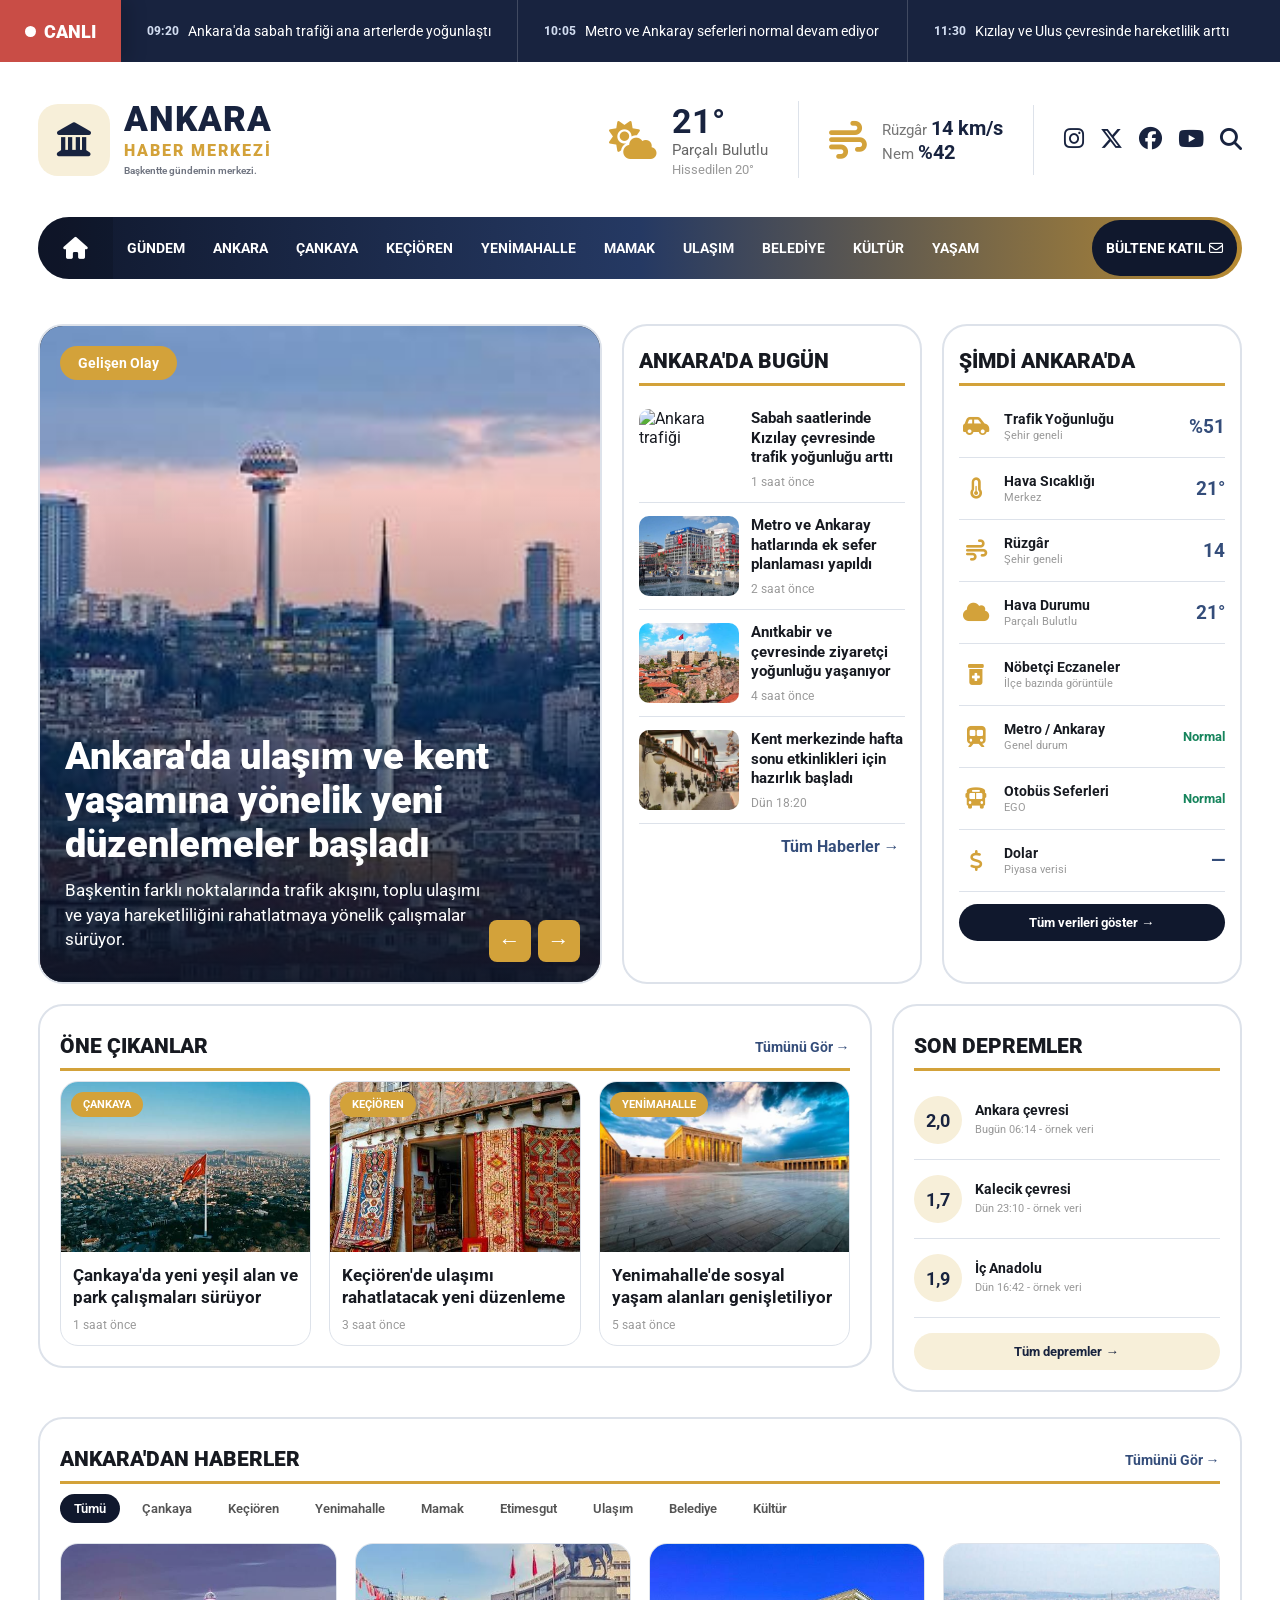
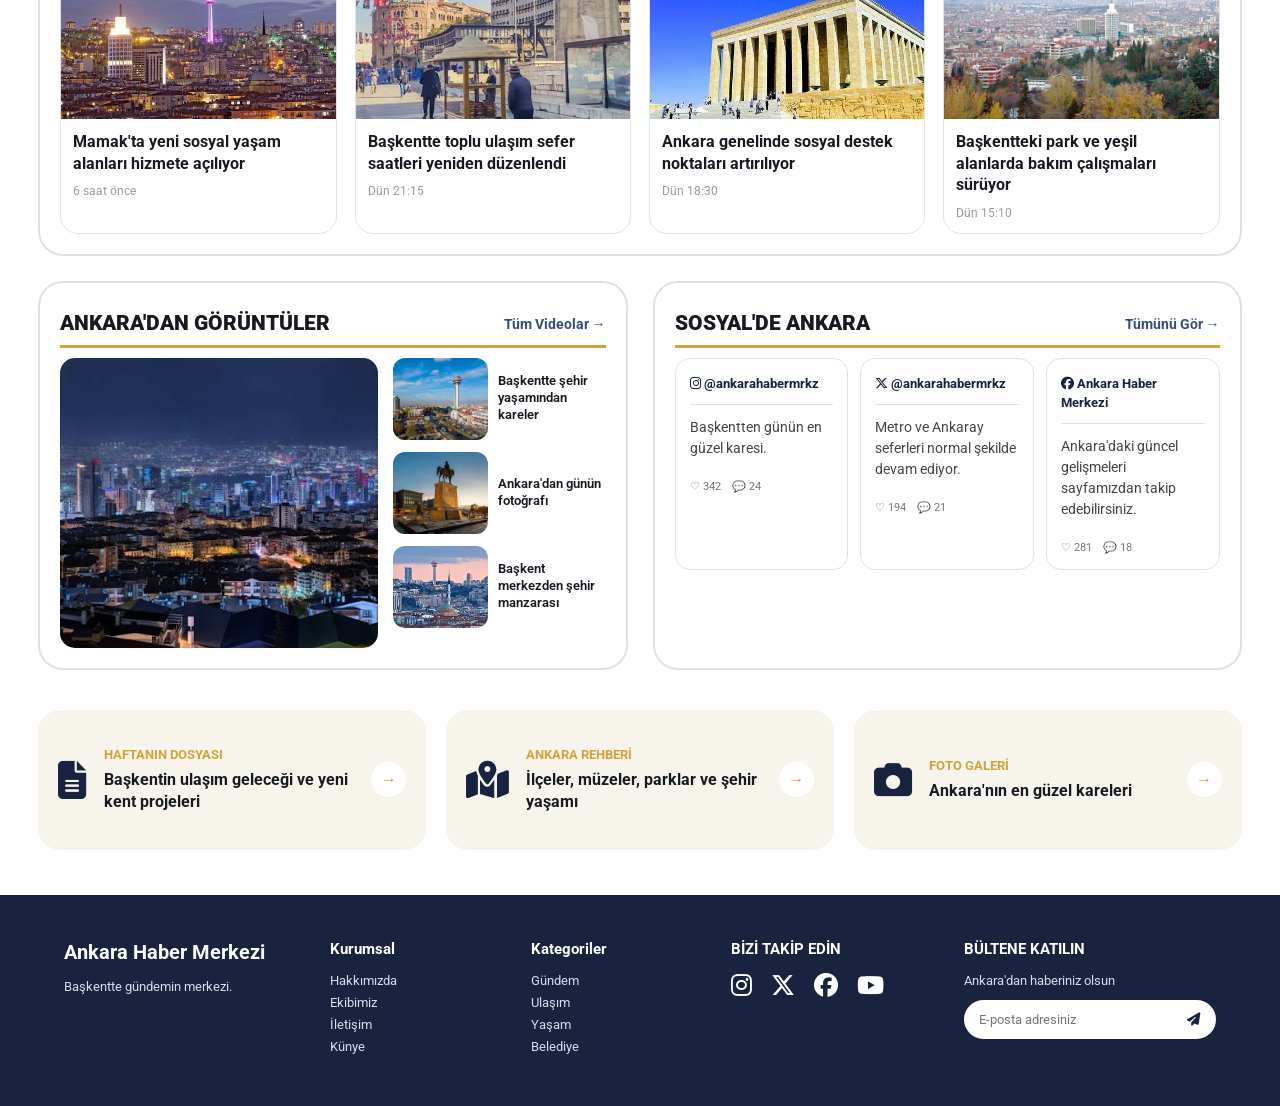
==== ankara/index.html @ 6bb5438c "Add files via upload" ====
<!DOCTYPE html>
<html lang="tr">

<head>
    <meta charset="UTF-8">

    <meta name="viewport" content="width=device-width, initial-scale=1.0">

    <meta
        name="description"
        content="Ankara Haber Merkezi - Ankara'dan son dakika haberleri, gündem, ulaşım, yaşam, kültür ve ilçe haberleri."
    >

    <title>Ankara Haber Merkezi</title>

    <link rel="stylesheet" href="./style.css">

    <link rel="preconnect" href="https://fonts.googleapis.com">

    <link rel="preconnect" href="https://fonts.gstatic.com" crossorigin>

    <link
        href="https://fonts.googleapis.com/css2?family=Roboto:wght@400;500;600;700;900&display=swap"
        rel="stylesheet"
    >

    <link
        rel="stylesheet"
        href="https://cdnjs.cloudflare.com/ajax/libs/font-awesome/6.5.2/css/all.min.css"
    >
</head>

<body>

<!-- CANLI HABER BANDI -->
<div class="live-bar">

    <div class="live-label">
        <span class="live-dot"></span>
        CANLI
    </div>

    <div class="ticker-window">

        <div class="ticker-track">

            <div class="ticker-group">

                <div class="breaking">
                    <small>09:20</small>
                    Ankara'da sabah trafiği ana arterlerde yoğunlaştı
                </div>

                <div class="breaking">
                    <small>10:05</small>
                    Metro ve Ankaray seferleri normal devam ediyor
                </div>

                <div class="breaking">
                    <small>11:30</small>
                    Kızılay ve Ulus çevresinde hareketlilik arttı
                </div>

                <div class="breaking">
                    <small>12:15</small>
                    Başkentte yeni ulaşım düzenlemeleri gündemde
                </div>

            </div>

            <div class="ticker-group" aria-hidden="true">

                <div class="breaking">
                    <small>09:20</small>
                    Ankara'da sabah trafiği ana arterlerde yoğunlaştı
                </div>

                <div class="breaking">
                    <small>10:05</small>
                    Metro ve Ankaray seferleri normal devam ediyor
                </div>

                <div class="breaking">
                    <small>11:30</small>
                    Kızılay ve Ulus çevresinde hareketlilik arttı
                </div>

                <div class="breaking">
                    <small>12:15</small>
                    Başkentte yeni ulaşım düzenlemeleri gündemde
                </div>

            </div>

        </div>

    </div>

</div>


<!-- HEADER -->
<header class="header">

    <a href="#" class="logo-area">

        <div class="logo-icon">
            <i class="fa-solid fa-landmark"></i>
        </div>

        <div class="logo-text">
            <strong>ANKARA</strong>
            <span>HABER MERKEZİ</span>
            <small>Başkentte gündemin merkezi.</small>
        </div>

    </a>


    <div class="header-info">

        <div class="weather">

            <i class="fa-solid fa-cloud-sun"></i>

            <div>
                <strong>21°</strong>
                <span>Parçalı Bulutlu</span>
                <small>Hissedilen 20°</small>
            </div>

        </div>


        <div class="sea">

            <i class="fa-solid fa-wind"></i>

            <div>
                <p>Rüzgâr <b>14 km/s</b></p>
                <p>Nem <b>%42</b></p>
            </div>

        </div>

    </div>


    <div class="social-header">

        <a href="#" aria-label="Instagram">
            <i class="fa-brands fa-instagram"></i>
        </a>

        <a href="#" aria-label="X">
            <i class="fa-brands fa-x-twitter"></i>
        </a>

        <a href="#" aria-label="Facebook">
            <i class="fa-brands fa-facebook"></i>
        </a>

        <a href="#" aria-label="YouTube">
            <i class="fa-brands fa-youtube"></i>
        </a>

        <button
            type="button"
            class="search-button"
            aria-label="Haberlerde ara"
        >
            <i class="fa-solid fa-magnifying-glass"></i>
        </button>

    </div>

</header>


<!-- NAVBAR -->
<nav class="navbar">

    <a href="#" class="home" aria-label="Ana Sayfa">
        <i class="fa-solid fa-house"></i>
    </a>

    <a href="#">GÜNDEM</a>
    <a href="#">ANKARA</a>
    <a href="#">ÇANKAYA</a>
    <a href="#">KEÇİÖREN</a>
    <a href="#">YENİMAHALLE</a>
    <a href="#">MAMAK</a>
    <a href="#">ULAŞIM</a>
    <a href="#">BELEDİYE</a>
    <a href="#">KÜLTÜR</a>
    <a href="#">YAŞAM</a>

    <a href="#" class="newsletter">
        BÜLTENE KATIL
        <i class="fa-regular fa-envelope"></i>
    </a>

</nav>


<main class="container">

<!-- ÜST BÖLÜM -->
<section class="top-grid">


    <!-- ANA HABER -->
    <article class="main-news">

        <img
            src="./ankara.jpeg"
            alt="Ankara şehir manzarası"
        >

        <div class="overlay"></div>

        <span class="news-label">
            Gelişen Olay
        </span>


        <div class="main-news-content">

            <h1>
                Ankara'da ulaşım ve kent yaşamına yönelik
                yeni düzenlemeler başladı
            </h1>

            <p>
                Başkentin farklı noktalarında trafik akışını,
                toplu ulaşımı ve yaya hareketliliğini
                rahatlatmaya yönelik çalışmalar sürüyor.
            </p>

        </div>


        <div class="slider-buttons">

            <button type="button" aria-label="Önceki haber">
                ←
            </button>

            <button type="button" aria-label="Sonraki haber">
                →
            </button>

        </div>

    </article>


    <!-- ANKARA'DA BUGÜN -->
    <section class="today-box">

        <div class="box-title">
            <h2>ANKARA'DA BUGÜN</h2>
        </div>


        <article class="today-news">

            <img
                src="./ankara1.jpeg"
                alt="Ankara trafiği"
            >

            <div>
                <h3>
                    Sabah saatlerinde Kızılay çevresinde trafik yoğunluğu arttı
                </h3>

                <small>1 saat önce</small>
            </div>

        </article>


        <article class="today-news">

            <img
                src="./ankara2.jpeg"
                alt="Ankara metrosu"
            >

            <div>
                <h3>
                    Metro ve Ankaray hatlarında ek sefer planlaması yapıldı
                </h3>

                <small>2 saat önce</small>
            </div>

        </article>


        <article class="today-news">

            <img
                src="./ankara3.jpeg"
                alt="Anıtkabir"
            >

            <div>
                <h3>
                    Anıtkabir ve çevresinde ziyaretçi yoğunluğu yaşanıyor
                </h3>

                <small>4 saat önce</small>
            </div>

        </article>


        <article class="today-news">

            <img
                src="./ankara4.jpeg"
                alt="Ankara şehir merkezi"
            >

            <div>
                <h3>
                    Kent merkezinde hafta sonu etkinlikleri için hazırlık başladı
                </h3>

                <small>Dün 18:20</small>
            </div>

        </article>


        <a href="#" class="all-news">
            Tüm Haberler →
        </a>

    </section>


    <!-- ŞİMDİ ANKARA'DA -->
    <section class="status-box">

        <div class="box-title">
            <h2>ŞİMDİ ANKARA'DA</h2>
        </div>


        <div class="status-item">

            <i class="fa-solid fa-car-side"></i>

            <div>
                <b>Trafik Yoğunluğu</b>
                <small>Şehir geneli</small>
            </div>

            <strong>%51</strong>

        </div>


        <div class="status-item">

            <i class="fa-solid fa-temperature-half"></i>

            <div>
                <b>Hava Sıcaklığı</b>
                <small>Merkez</small>
            </div>

            <strong>21°</strong>

        </div>


        <div class="status-item">

            <i class="fa-solid fa-wind"></i>

            <div>
                <b>Rüzgâr</b>
                <small>Şehir geneli</small>
            </div>

            <strong>14</strong>

        </div>


        <div class="status-item">

            <i class="fa-solid fa-cloud"></i>

            <div>
                <b>Hava Durumu</b>
                <small>Parçalı Bulutlu</small>
            </div>

            <strong>21°</strong>

        </div>


        <div class="status-item">

            <i class="fa-solid fa-prescription-bottle-medical"></i>

            <div>
                <b>Nöbetçi Eczaneler</b>
                <small>İlçe bazında görüntüle</small>
            </div>

        </div>


        <div class="status-item">

            <i class="fa-solid fa-train-subway"></i>

            <div>
                <b>Metro / Ankaray</b>
                <small>Genel durum</small>
            </div>

            <strong class="green">
                Normal
            </strong>

        </div>


        <div class="status-item">

            <i class="fa-solid fa-bus"></i>

            <div>
                <b>Otobüs Seferleri</b>
                <small>EGO</small>
            </div>

            <strong class="green">
                Normal
            </strong>

        </div>


        <div class="status-item">

            <i class="fa-solid fa-dollar-sign"></i>

            <div>
                <b>Dolar</b>
                <small>Piyasa verisi</small>
            </div>

            <strong>—</strong>

        </div>


        <button type="button" class="data-button">
            Tüm verileri göster →
        </button>

    </section>

</section>


<!-- ÖNE ÇIKANLAR + SON DEPREMLER -->
<section class="featured-row">


    <section class="featured-section">

        <div class="section-title">

            <h2>ÖNE ÇIKANLAR</h2>

            <a href="#">
                Tümünü Gör →
            </a>

        </div>


        <div class="featured-grid">


            <article class="featured-card">

                <div class="image-wrapper">

                    <img
                        src="./ankara5.jpeg"
                        alt="Çankaya"
                    >

                    <span>ÇANKAYA</span>

                </div>

                <h3>
                    Çankaya'da yeni yeşil alan ve park çalışmaları sürüyor
                </h3>

                <small>1 saat önce</small>

            </article>


            <article class="featured-card">

                <div class="image-wrapper">

                    <img
                        src="./ankara6.jpeg"
                        alt="Keçiören"
                    >

                    <span>KEÇİÖREN</span>

                </div>

                <h3>
                    Keçiören'de ulaşımı rahatlatacak yeni düzenleme
                </h3>

                <small>3 saat önce</small>

            </article>


            <article class="featured-card">

                <div class="image-wrapper">

                    <img
                        src="./ankara7.jpeg"
                        alt="Yenimahalle"
                    >

                    <span>YENİMAHALLE</span>

                </div>

                <h3>
                    Yenimahalle'de sosyal yaşam alanları genişletiliyor
                </h3>

                <small>5 saat önce</small>

            </article>

        </div>

    </section>


    <!-- SON DEPREMLER -->
    <aside class="earthquake">

        <div class="section-title">
            <h2>SON DEPREMLER</h2>
        </div>


        <div class="quake">

            <strong>2,0</strong>

            <div>
                <b>Ankara çevresi</b>
                <small>Bugün 06:14 - örnek veri</small>
            </div>

        </div>


        <div class="quake">

            <strong>1,7</strong>

            <div>
                <b>Kalecik çevresi</b>
                <small>Dün 23:10 - örnek veri</small>
            </div>

        </div>


        <div class="quake">

            <strong>1,9</strong>

            <div>
                <b>İç Anadolu</b>
                <small>Dün 16:42 - örnek veri</small>
            </div>

        </div>


        <button type="button">
            Tüm depremler →
        </button>

    </aside>

</section>


<!-- ANKARA'DAN HABERLER -->
<section class="news-section">

    <div class="section-title">

        <h2>ANKARA'DAN HABERLER</h2>

        <a href="#">
            Tümünü Gör →
        </a>

    </div>


    <div class="categories">

        <a href="#" class="active">Tümü</a>

        <a href="#">Çankaya</a>

        <a href="#">Keçiören</a>

        <a href="#">Yenimahalle</a>

        <a href="#">Mamak</a>

        <a href="#">Etimesgut</a>

        <a href="#">Ulaşım</a>

        <a href="#">Belediye</a>

        <a href="#">Kültür</a>

    </div>


    <div class="news-grid">


        <article class="news-card">

            <img
                src="./ankara8.jpeg"
                alt="Mamak"
            >

            <h3>
                Mamak'ta yeni sosyal yaşam alanları hizmete açılıyor
            </h3>

            <small>6 saat önce</small>

        </article>


        <article class="news-card">

            <img
                src="./ankara9.jpeg"
                alt="Ankara ulaşım"
            >

            <h3>
                Başkentte toplu ulaşım sefer saatleri yeniden düzenlendi
            </h3>

            <small>Dün 21:15</small>

        </article>


        <article class="news-card">

            <img
                src="./ankara10.jpeg"
                alt="Ankara belediye çalışmaları"
            >

            <h3>
                Ankara genelinde sosyal destek noktaları artırılıyor
            </h3>

            <small>Dün 18:30</small>

        </article>


        <article class="news-card">

            <img
                src="./ankara11.jpeg"
                alt="Ankara park alanı"
            >

            <h3>
                Başkentteki park ve yeşil alanlarda bakım çalışmaları sürüyor
            </h3>

            <small>Dün 15:10</small>

        </article>

    </div>

</section>


<!-- ANKARA'DAN GÖRÜNTÜLER + SOSYAL -->
<section class="middle-grid">


    <section class="gallery">

        <div class="section-title">

            <h2>ANKARA'DAN GÖRÜNTÜLER</h2>

            <a href="#">
                Tüm Videolar →
            </a>

        </div>


        <div class="gallery-content">

            <img
                class="big-image"
                src="./ankara12.jpeg"
                alt="Ankara manzarası"
            >


            <div class="small-images">

                <div>

                    <img
                        src="./ankara13.jpeg"
                        alt="Ankara şehir görüntüsü"
                    >

                    <span>
                        Başkentte şehir yaşamından kareler
                    </span>

                </div>


                <div>

                    <img
                        src="./ankara14.jpeg"
                        alt="Ankara şehir manzarası"
                    >

                    <span>
                        Ankara'dan günün fotoğrafı
                    </span>

                </div>


                <div>

                    <img
                        src="./ankara.jpeg"
                        alt="Ankara genel görünüm"
                    >

                    <span>
                        Başkent merkezden şehir manzarası
                    </span>

                </div>

            </div>

        </div>

    </section>


    <!-- SOSYAL MEDYA -->
    <section class="social">

        <div class="section-title">

            <h2>SOSYAL'DE ANKARA</h2>

            <a href="#">
                Tümünü Gör →
            </a>

        </div>


        <div class="social-grid">


            <article>

                <b>
                    <i class="fa-brands fa-instagram"></i>
                    @ankarahabermrkz
                </b>

                <hr>

                <p>
                    Başkentten günün en güzel karesi.
                </p>

                <small>
                    ♡ 342　💬 24
                </small>

            </article>


            <article>

                <b>
                    <i class="fa-brands fa-x-twitter"></i>
                    @ankarahabermrkz
                </b>

                <hr>

                <p>
                    Metro ve Ankaray seferleri normal şekilde devam ediyor.
                </p>

                <small>
                    ♡ 194　💬 21
                </small>

            </article>


            <article>

                <b>
                    <i class="fa-brands fa-facebook"></i>
                    Ankara Haber Merkezi
                </b>

                <hr>

                <p>
                    Ankara'daki güncel gelişmeleri sayfamızdan takip edebilirsiniz.
                </p>

                <small>
                    ♡ 281　💬 18
                </small>

            </article>

        </div>

    </section>

</section>


<!-- TANITIM KARTLARI -->
<section class="promo-grid">


    <a href="#" class="promo-card">

        <i class="fa-solid fa-file-lines"></i>

        <div>
            <h3>HAFTANIN DOSYASI</h3>

            <p>
                Başkentin ulaşım geleceği ve yeni kent projeleri
            </p>
        </div>

        <span>→</span>

    </a>


    <a href="#" class="promo-card">

        <i class="fa-solid fa-map-location-dot"></i>

        <div>
            <h3>ANKARA REHBERİ</h3>

            <p>
                İlçeler, müzeler, parklar ve şehir yaşamı
            </p>
        </div>

        <span>→</span>

    </a>


    <a href="#" class="promo-card">

        <i class="fa-solid fa-camera"></i>

        <div>
            <h3>FOTO GALERİ</h3>

            <p>
                Ankara'nın en güzel kareleri
            </p>
        </div>

        <span>→</span>

    </a>

</section>

</main>


<!-- FOOTER -->
<footer>


    <div class="footer-brand">

        <h3>Ankara Haber Merkezi</h3>

        <p>
            Başkentte gündemin merkezi.
        </p>

    </div>


    <div>

        <h3>Kurumsal</h3>

        <a href="#">Hakkımızda</a>
        <a href="#">Ekibimiz</a>
        <a href="#">İletişim</a>
        <a href="#">Künye</a>

    </div>


    <div>

        <h3>Kategoriler</h3>

        <a href="#">Gündem</a>
        <a href="#">Ulaşım</a>
        <a href="#">Yaşam</a>
        <a href="#">Belediye</a>

    </div>


    <div class="footer-social">

        <h3>BİZİ TAKİP EDİN</h3>

        <div>

            <i class="fa-brands fa-instagram"></i>
            <i class="fa-brands fa-x-twitter"></i>
            <i class="fa-brands fa-facebook"></i>
            <i class="fa-brands fa-youtube"></i>

        </div>

    </div>


    <div class="subscribe">

        <h3>BÜLTENE KATILIN</h3>

        <p>Ankara'dan haberiniz olsun</p>

        <div class="subscribe-form">

            <input
                type="email"
                placeholder="E-posta adresiniz"
                aria-label="E-posta adresiniz"
            >

            <button
                type="button"
                aria-label="Bültene katıl"
            >
                <i class="fa-solid fa-paper-plane"></i>
            </button>

        </div>

    </div>

</footer>

</body>
</html>
---- ankara/style.css ----
/* ==================================================
   RESET
================================================== */

* {
    margin: 0;
    padding: 0;
    box-sizing: border-box;
}


/* ==================================================
   ANKARA RENK PALETİ
================================================== */

:root {
    --navy: #18233f;
    --dark-blue: #10182d;
    --blue: #344d7a;
    --blue-light: #edf1f7;
    --gold: #d3a23a;
    --gold-light: #f7efd9;
    --charcoal: #252832;
    --border: #dde2ea;
    --text: #171a21;
    --gray: #707581;
    --red: #c94d46;
    --green: #16845c;
    --cream: #f7f4ec;
}

html {
    scroll-behavior: smooth;
}

body {
    font-family: "Roboto", sans-serif;
    color: var(--text);
    background: #ffffff;
}

img {
    display: block;
    max-width: 100%;
}

a {
    color: inherit;
    text-decoration: none;
}

button,
input {
    font-family: inherit;
}


/* ==================================================
   KAYAN CANLI HABER BANDI
================================================== */

.live-bar {
    width: 100%;
    height: 62px;
    display: flex;
    align-items: center;
    overflow: hidden;
    background: var(--navy);
    color: #ffffff;
}

.live-label {
    position: relative;
    z-index: 10;
    height: 62px;
    padding: 0 25px;
    display: flex;
    align-items: center;
    flex-shrink: 0;
    background: var(--red);
    font-size: 18px;
    font-weight: 900;
    box-shadow: 8px 0 18px rgba(0,0,0,.16);
}

.live-dot {
    width: 11px;
    height: 11px;
    margin-right: 8px;
    border-radius: 50%;
    background: #ffffff;
    animation: livePulse 1.4s infinite;
}

.ticker-window {
    position: relative;
    flex: 1;
    height: 62px;
    overflow: hidden;
}

.ticker-track {
    width: max-content;
    height: 100%;
    display: flex;
    align-items: center;
    animation: tickerMove 28s linear infinite;
    will-change: transform;
}

.ticker-group {
    height: 100%;
    display: flex;
    align-items: center;
    flex-shrink: 0;
}

.breaking {
    height: 62px;
    min-width: 390px;
    padding: 0 26px;
    display: flex;
    align-items: center;
    flex-shrink: 0;
    border-right: 1px solid rgba(255,255,255,.18);
    white-space: nowrap;
    font-size: 14px;
}

.breaking small {
    margin-right: 9px;
    color: #d1dcf0;
    font-size: 12px;
    font-weight: 800;
}

@keyframes tickerMove {
    from {
        transform: translateX(0);
    }

    to {
        transform: translateX(-50%);
    }
}

@keyframes livePulse {
    0% {
        opacity: 1;
        transform: scale(1);
    }

    50% {
        opacity: .45;
        transform: scale(.75);
    }

    100% {
        opacity: 1;
        transform: scale(1);
    }
}

.ticker-window:hover .ticker-track {
    animation-play-state: paused;
}


/* ==================================================
   HEADER
================================================== */

.header {
    width: 94%;
    max-width: 1650px;
    min-height: 155px;
    margin: 0 auto;
    display: flex;
    align-items: center;
    justify-content: space-between;
    gap: 30px;
}


/* ==================================================
   LOGO
================================================== */

.logo-area {
    display: flex;
    align-items: center;
    flex-shrink: 0;
}

.logo-icon {
    width: 72px;
    height: 72px;
    margin-right: 14px;
    display: flex;
    align-items: center;
    justify-content: center;
    border-radius: 20px;
    background: var(--gold-light);
    color: var(--navy);
    font-size: 34px;
}

.logo-text strong {
    display: block;
    color: var(--navy);
    font-size: 35px;
    font-weight: 900;
    line-height: .95;
    letter-spacing: 1px;
}

.logo-text span {
    display: block;
    margin-top: 4px;
    color: var(--gold);
    font-size: 16px;
    font-weight: 900;
    letter-spacing: 2px;
}

.logo-text small {
    display: block;
    margin-top: 5px;
    color: var(--gray);
    font-size: 10px;
    font-weight: 600;
}


/* ==================================================
   HEADER BİLGİ
================================================== */

.header-info {
    margin-left: auto;
    display: flex;
    align-items: center;
}

.weather,
.sea {
    min-height: 70px;
    padding: 0 30px;
    display: flex;
    align-items: center;
    gap: 15px;
    border-right: 1px solid var(--border);
}

.weather > i,
.sea > i {
    color: var(--gold);
    font-size: 38px;
}

.weather strong {
    display: block;
    color: var(--navy);
    font-size: 34px;
}

.weather span {
    display: block;
    color: #666666;
    font-size: 15px;
}

.weather small {
    color: #999999;
}

.sea p {
    color: #777777;
    font-size: 15px;
}

.sea b {
    color: var(--navy);
    font-size: 20px;
}


/* ==================================================
   HEADER SOSYAL MEDYA
================================================== */

.social-header {
    display: flex;
    align-items: center;
    gap: 16px;
    color: var(--navy);
    font-size: 23px;
}

.social-header a {
    transition: .2s ease;
}

.social-header a:hover {
    color: var(--gold);
    transform: translateY(-2px);
}

.search-button {
    padding: 0;
    border: 0;
    background: transparent;
    color: var(--navy);
    cursor: pointer;
    font-size: 22px;
}


/* ==================================================
   NAVBAR
================================================== */

.navbar {
    width: 94%;
    max-width: 1650px;
    min-height: 62px;
    margin: 0 auto;
    display: flex;
    align-items: center;
    overflow-x: auto;
    border-radius: 35px;
    background:
        linear-gradient(
            90deg,
            #10182d,
            #253963,
            #b88b32
        );
}

.navbar a {
    flex-shrink: 0;
    padding: 20px 14px;
    color: #ffffff;
    font-size: 14px;
    font-weight: 700;
    transition: .2s ease;
}

.navbar a:hover {
    background: rgba(255,255,255,.12);
}

.navbar .home {
    width: 75px;
    display: flex;
    justify-content: center;
    background: rgba(0,0,0,.14);
    font-size: 22px;
}

.navbar .newsletter {
    margin-left: auto;
    margin-right: 5px;
    border-radius: 30px;
    background: var(--dark-blue);
}


/* ==================================================
   CONTAINER
================================================== */

.container {
    width: 94%;
    max-width: 1650px;
    margin: 45px auto;
}


/* ==================================================
   ÜST GRID
================================================== */

.top-grid {
    display: grid;
    grid-template-columns:
        minmax(0, 2fr)
        minmax(300px, 1fr)
        minmax(300px, 1fr);
    gap: 20px;
}


/* ==================================================
   ANA HABER
================================================== */

.main-news {
    position: relative;
    min-height: 660px;
    overflow: hidden;
    border: 2px solid var(--border);
    border-radius: 25px;
    background: #222222;
}

.main-news > img {
    position: absolute;
    inset: 0;
    width: 100%;
    height: 100%;
    object-fit: cover;
}

.overlay {
    position: absolute;
    inset: 0;
    background:
        linear-gradient(
            to bottom,
            transparent 25%,
            rgba(13,19,36,.95) 100%
        );
}

.news-label {
    position: absolute;
    top: 20px;
    left: 20px;
    padding: 9px 18px;
    border-radius: 25px;
    background: var(--gold);
    color: #ffffff;
    font-size: 14px;
    font-weight: 700;
}

.main-news-content {
    position: absolute;
    left: 25px;
    right: 25px;
    bottom: 30px;
    padding-right: 80px;
    color: #ffffff;
}

.main-news-content h1 {
    max-width: 850px;
    margin-bottom: 12px;
    font-size: clamp(30px, 3vw, 45px);
    font-weight: 900;
    line-height: 1.15;
}

.main-news-content p {
    max-width: 850px;
    font-size: 17px;
    line-height: 1.45;
}

.slider-buttons {
    position: absolute;
    right: 20px;
    bottom: 20px;
    display: flex;
    gap: 7px;
}

.slider-buttons button {
    width: 42px;
    height: 42px;
    border: 0;
    border-radius: 8px;
    background: var(--gold);
    color: #ffffff;
    cursor: pointer;
    font-size: 22px;
}


/* ==================================================
   ORTAK KUTULAR
================================================== */

.today-box,
.status-box,
.featured-section,
.earthquake,
.news-section,
.gallery,
.social {
    border: 2px solid var(--border);
    border-radius: 25px;
    background: #ffffff;
}

.today-box,
.status-box {
    padding: 15px;
}

.box-title,
.section-title {
    width: 100%;
    min-height: 45px;
    display: flex;
    align-items: center;
    justify-content: space-between;
    margin-bottom: 10px;
    border-bottom: 3px solid var(--gold);
}

.box-title h2,
.section-title h2 {
    color: var(--text);
    font-size: 21px;
    font-weight: 900;
    line-height: 1.1;
}

.section-title a {
    color: var(--blue);
    font-size: 14px;
    font-weight: 700;
}


/* ==================================================
   ANKARA'DA BUGÜN
================================================== */

.today-news {
    display: flex;
    gap: 12px;
    padding: 13px 0;
    border-bottom: 1px solid var(--border);
}

.today-news img {
    width: 100px;
    height: 80px;
    flex-shrink: 0;
    object-fit: cover;
    border-radius: 10px;
}

.today-news h3 {
    font-size: 15px;
    line-height: 1.3;
}

.today-news small {
    display: block;
    margin-top: 7px;
    color: #999999;
    font-size: 12px;
}

.all-news {
    display: block;
    padding: 13px 5px 5px;
    color: var(--blue);
    text-align: right;
    font-weight: 700;
}


/* ==================================================
   ŞİMDİ ANKARA'DA
================================================== */

.status-item {
    min-height: 62px;
    display: flex;
    align-items: center;
    gap: 10px;
    border-bottom: 1px solid var(--border);
}

.status-item > i {
    width: 35px;
    color: var(--gold);
    text-align: center;
    font-size: 21px;
}

.status-item div {
    flex: 1;
}

.status-item b {
    display: block;
    font-size: 14px;
}

.status-item small {
    display: block;
    margin-top: 2px;
    color: #999999;
    font-size: 11px;
}

.status-item > strong {
    color: var(--blue);
    font-size: 19px;
}

.status-item .green {
    color: var(--green);
    font-size: 13px;
}

.data-button {
    width: 100%;
    margin-top: 12px;
    padding: 11px;
    border: 0;
    border-radius: 25px;
    background: var(--dark-blue);
    color: #ffffff;
    cursor: pointer;
    font-weight: 700;
}


/* ==================================================
   ÖNE ÇIKANLAR
================================================== */

.featured-row {
    width: 100%;
    display: grid;
    grid-template-columns:
        minmax(0, 1fr)
        minmax(300px, 350px);
    align-items: start;
    gap: 20px;
    margin-top: 20px;
}

.featured-section {
    width: 100%;
    min-width: 0;
    padding: 20px;
}

.featured-grid {
    display: grid;
    grid-template-columns:
        repeat(3, minmax(0, 1fr));
    gap: 18px;
}

.featured-card {
    min-width: 0;
    overflow: hidden;
    border: 1px solid var(--border);
    border-radius: 18px;
    background: #ffffff;
}

.image-wrapper {
    position: relative;
}

.image-wrapper img {
    width: 100%;
    height: 170px;
    object-fit: cover;
}

.image-wrapper span {
    position: absolute;
    top: 10px;
    left: 10px;
    padding: 6px 12px;
    border-radius: 20px;
    background: var(--gold);
    color: #ffffff;
    font-size: 11px;
    font-weight: 700;
}

.featured-card h3 {
    padding: 12px 12px 0;
    font-size: 17px;
    line-height: 1.3;
}

.featured-card small {
    display: block;
    padding: 10px 12px 13px;
    color: #999999;
    font-size: 12px;
}


/* ==================================================
   SON DEPREMLER
================================================== */

.earthquake {
    width: 100%;
    min-width: 0;
    padding: 20px;
    align-self: start;
}

.earthquake .section-title {
    justify-content: flex-start;
}

.quake {
    width: 100%;
    display: flex;
    align-items: center;
    gap: 13px;
    padding: 15px 0;
    border-bottom: 1px solid var(--border);
}

.quake > strong {
    width: 48px;
    height: 48px;
    flex-shrink: 0;
    display: flex;
    align-items: center;
    justify-content: center;
    border-radius: 50%;
    background: var(--gold-light);
    color: var(--navy);
    font-size: 18px;
}

.quake > div {
    min-width: 0;
}

.quake b {
    display: block;
    font-size: 14px;
}

.quake small {
    display: block;
    margin-top: 5px;
    color: #999999;
    font-size: 11px;
    line-height: 1.3;
}

.earthquake button {
    width: 100%;
    margin-top: 15px;
    padding: 11px;
    border: 0;
    border-radius: 25px;
    background: var(--gold-light);
    color: var(--navy);
    cursor: pointer;
    font-weight: 700;
}


/* ==================================================
   ANKARA'DAN HABERLER
================================================== */

.news-section {
    margin-top: 25px;
    padding: 20px;
}

.categories {
    display: flex;
    align-items: center;
    gap: 8px;
    margin-bottom: 20px;
    overflow-x: auto;
}

.categories a {
    flex-shrink: 0;
    padding: 7px 14px;
    border-radius: 20px;
    color: #555555;
    font-size: 13px;
    font-weight: 600;
}

.categories a:hover {
    background: var(--gold-light);
}

.categories .active {
    background: var(--dark-blue);
    color: #ffffff;
}

.news-grid {
    display: grid;
    grid-template-columns:
        repeat(4, minmax(0, 1fr));
    gap: 18px;
}

.news-card {
    overflow: hidden;
    border: 1px solid var(--border);
    border-radius: 18px;
    background: #ffffff;
}

.news-card img {
    width: 100%;
    height: 175px;
    object-fit: cover;
}

.news-card h3 {
    padding: 12px 12px 0;
    font-size: 16px;
    line-height: 1.35;
}

.news-card small {
    display: block;
    padding: 10px 12px 13px;
    color: #999999;
    font-size: 12px;
}


/* ==================================================
   GALERİ + SOSYAL
================================================== */

.middle-grid {
    display: grid;
    grid-template-columns:
        1fr 1fr;
    gap: 25px;
    margin-top: 25px;
}

.gallery,
.social {
    padding: 20px;
}


/* ==================================================
   GALERİ
================================================== */

.gallery-content {
    display: grid;
    grid-template-columns:
        1.5fr 1fr;
    gap: 15px;
}

.big-image {
    width: 100%;
    height: 290px;
    object-fit: cover;
    border-radius: 15px;
}

.small-images {
    display: flex;
    flex-direction: column;
    gap: 12px;
}

.small-images > div {
    display: flex;
    align-items: center;
    gap: 10px;
}

.small-images img {
    width: 95px;
    height: 82px;
    flex-shrink: 0;
    object-fit: cover;
    border-radius: 12px;
}

.small-images span {
    font-size: 13px;
    font-weight: 600;
    line-height: 1.3;
}


/* ==================================================
   SOSYAL MEDYA
================================================== */

.social-grid {
    display: grid;
    grid-template-columns:
        repeat(3, minmax(0, 1fr));
    gap: 12px;
}

.social-grid article {
    min-height: 175px;
    padding: 14px;
    border: 1px solid var(--border);
    border-radius: 15px;
    background: #ffffff;
}

.social-grid b {
    color: var(--navy);
    font-size: 13px;
}

.social-grid hr {
    margin: 12px 0;
    border: 0;
    border-top: 1px solid var(--border);
}

.social-grid p {
    color: #444444;
    font-size: 14px;
    line-height: 1.5;
}

.social-grid small {
    display: block;
    margin-top: 20px;
    color: #777777;
    font-size: 11px;
}


/* ==================================================
   TANITIM KARTLARI
================================================== */

.promo-grid {
    display: grid;
    grid-template-columns:
        repeat(3, minmax(0, 1fr));
    gap: 20px;
    margin: 40px 0;
}

.promo-card {
    min-height: 140px;
    padding: 20px;
    display: flex;
    align-items: center;
    gap: 17px;
    border-radius: 22px;
    background: var(--cream);
    color: var(--text);
    transition: .2s ease;
}

.promo-card:hover {
    transform: translateY(-3px);
    box-shadow: 0 10px 28px rgba(24,35,63,.08);
}

.promo-card > i {
    flex-shrink: 0;
    color: var(--navy);
    font-size: 38px;
}

.promo-card div {
    flex: 1;
}

.promo-card h3 {
    margin-bottom: 7px;
    color: var(--gold);
    font-size: 13px;
}

.promo-card p {
    font-size: 16px;
    font-weight: 700;
    line-height: 1.35;
}

.promo-card > span {
    width: 35px;
    height: 35px;
    flex-shrink: 0;
    display: flex;
    align-items: center;
    justify-content: center;
    border-radius: 50%;
    background: #ffffff;
    color: var(--gold);
}


/* ==================================================
   FOOTER
================================================== */

footer {
    padding: 45px 5%;
    display: grid;
    grid-template-columns:
        1.4fr
        1fr
        1fr
        1.2fr
        1.5fr;
    gap: 35px;
    background: var(--navy);
    color: #ffffff;
}

footer h3 {
    margin-bottom: 15px;
    font-size: 15px;
}

footer p,
footer a {
    display: block;
    margin: 7px 0;
    color: #d6ddeb;
    font-size: 13px;
}

footer a:hover {
    color: #ffffff;
}

.footer-brand h3 {
    font-size: 20px;
}

.footer-social i {
    margin-right: 15px;
    font-size: 24px;
}

.subscribe-form {
    display: flex;
    margin-top: 12px;
}

.subscribe-form input {
    min-width: 0;
    flex: 1;
    padding: 12px 15px;
    border: 0;
    border-radius: 25px 0 0 25px;
    outline: none;
}

.subscribe-form button {
    width: 45px;
    border: 0;
    border-radius: 0 25px 25px 0;
    background: #ffffff;
    color: var(--navy);
    cursor: pointer;
}


/* ==================================================
   TABLET
================================================== */

@media (max-width: 1250px) {

    .header {
        flex-wrap: wrap;
        padding: 25px 0;
    }

    .header-info {
        margin-left: 0;
    }

    .top-grid {
        grid-template-columns: 1fr 1fr;
    }

    .main-news {
        grid-column: span 2;
    }

    .featured-row {
        grid-template-columns: 1fr;
    }

    .news-grid {
        grid-template-columns: repeat(2, 1fr);
    }

    .middle-grid {
        grid-template-columns: 1fr;
    }

    footer {
        grid-template-columns: repeat(2, 1fr);
    }
}


/* ==================================================
   TABLET / TELEFON
================================================== */

@media (max-width: 800px) {

    .live-bar {
        height: 54px;
    }

    .live-label {
        height: 54px;
        padding: 0 18px;
        font-size: 15px;
    }

    .ticker-window {
        height: 54px;
    }

    .breaking {
        height: 54px;
        min-width: 330px;
        padding: 0 20px;
        font-size: 13px;
    }

    .header {
        align-items: flex-start;
    }

    .header-info {
        width: 100%;
    }

    .weather,
    .sea {
        padding: 0 15px 0 0;
        border-right: 0;
    }

    .social-header {
        width: 100%;
    }

    .navbar {
        border-radius: 15px;
    }

    .navbar .newsletter {
        margin-left: 0;
    }

    .top-grid {
        grid-template-columns: 1fr;
    }

    .main-news {
        grid-column: auto;
        min-height: 520px;
    }

    .main-news-content {
        padding-right: 0;
        bottom: 75px;
    }

    .featured-grid {
        grid-template-columns: 1fr;
    }

    .news-grid {
        grid-template-columns: 1fr;
    }

    .gallery-content {
        grid-template-columns: 1fr;
    }

    .social-grid {
        grid-template-columns: 1fr;
    }

    .promo-grid {
        grid-template-columns: 1fr;
    }

    footer {
        grid-template-columns: 1fr;
    }
}


/* ==================================================
   TELEFON
================================================== */

@media (max-width: 500px) {

    .container {
        width: 92%;
        margin-top: 25px;
    }

    .header {
        width: 92%;
    }

    .logo-icon {
        width: 58px;
        height: 58px;
        font-size: 27px;
    }

    .logo-text strong {
        font-size: 27px;
    }

    .logo-text span {
        font-size: 12px;
    }

    .navbar {
        width: 92%;
    }

    .main-news {
        min-height: 470px;
        border-radius: 18px;
    }

    .main-news-content {
        left: 17px;
        right: 17px;
        bottom: 70px;
    }

    .main-news-content h1 {
        font-size: 28px;
    }

    .main-news-content p {
        font-size: 14px;
    }

    .today-box,
    .status-box,
    .featured-section,
    .earthquake,
    .news-section,
    .gallery,
    .social {
        border-radius: 18px;
    }

    .featured-section,
    .earthquake,
    .news-section,
    .gallery,
    .social {
        padding: 15px;
    }

    .box-title h2,
    .section-title h2 {
        font-size: 18px;
    }

    .section-title a {
        font-size: 12px;
    }

    .big-image {
        height: 220px;
    }

    .promo-card {
        min-height: 120px;
    }
}
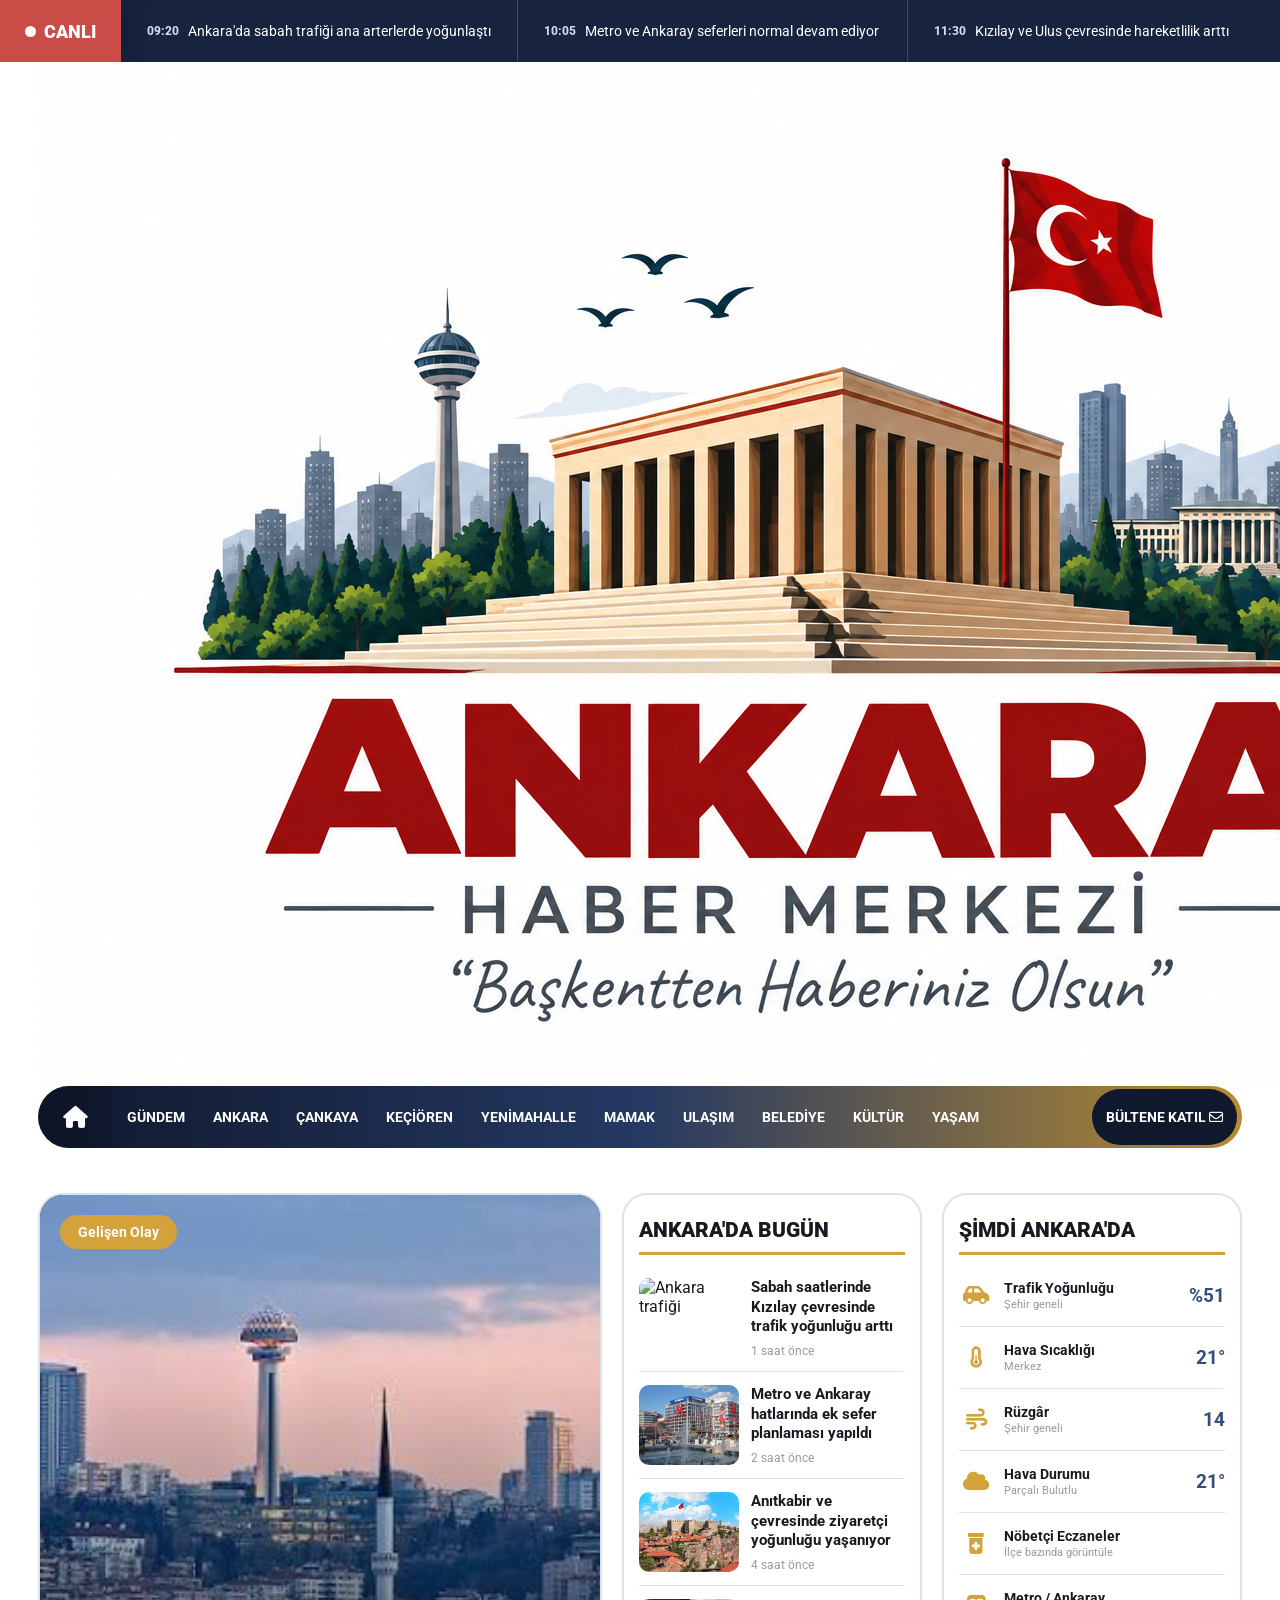
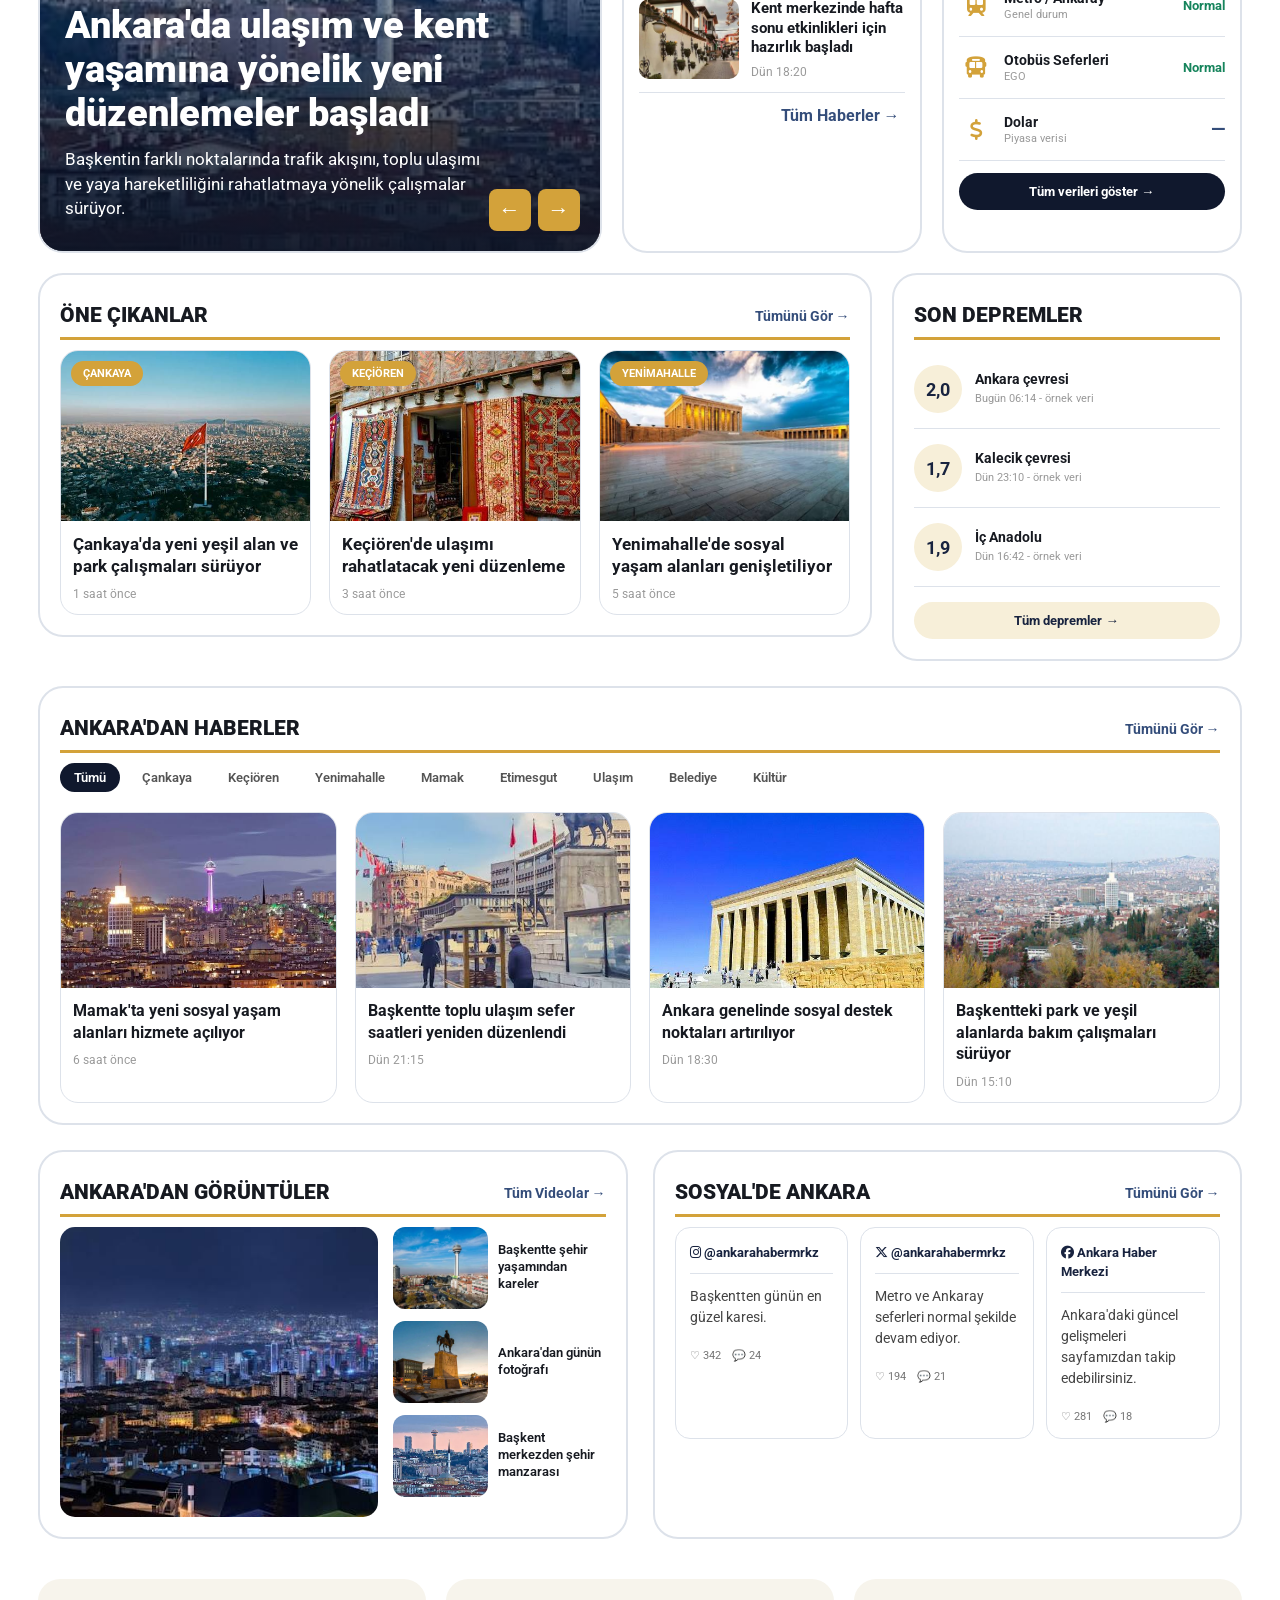
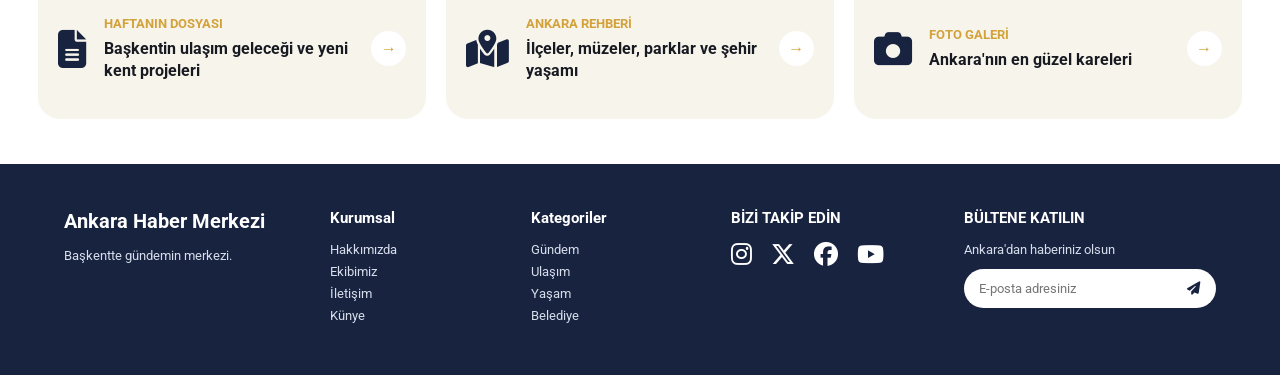
==== commit 86234393: "Refactor logo area in index.html Updated logo area with new classes and removed logo text." ====
--- a/ankara/index.html
+++ b/ankara/index.html
@@ -102,19 +102,17 @@
 <!-- HEADER -->
 <header class="header">
 
-    <a href="#" class="logo-area">
-
-        <div class="logo-icon">
-            <i class="fa-solid fa-landmark"></i>
-        </div>
-
-        <div class="logo-text">
-            <strong>ANKARA</strong>
-            <span>HABER MERKEZİ</span>
-            <small>Başkentte gündemin merkezi.</small>
-        </div>
-
-    </a>
+   <a
+    href="#"
+    class="logo-area logo-image-area"
+    aria-label="Ankara Haber Merkezi ana sayfa"
+>
+    <img
+        src="./ankara-logo.png"
+        alt="Ankara Haber Merkezi"
+        class="site-logo"
+    >
+</a>
 
 
     <div class="header-info">
@@ -1025,4 +1023,4 @@
 </footer>
 
 </body>
-</html>+</html>
